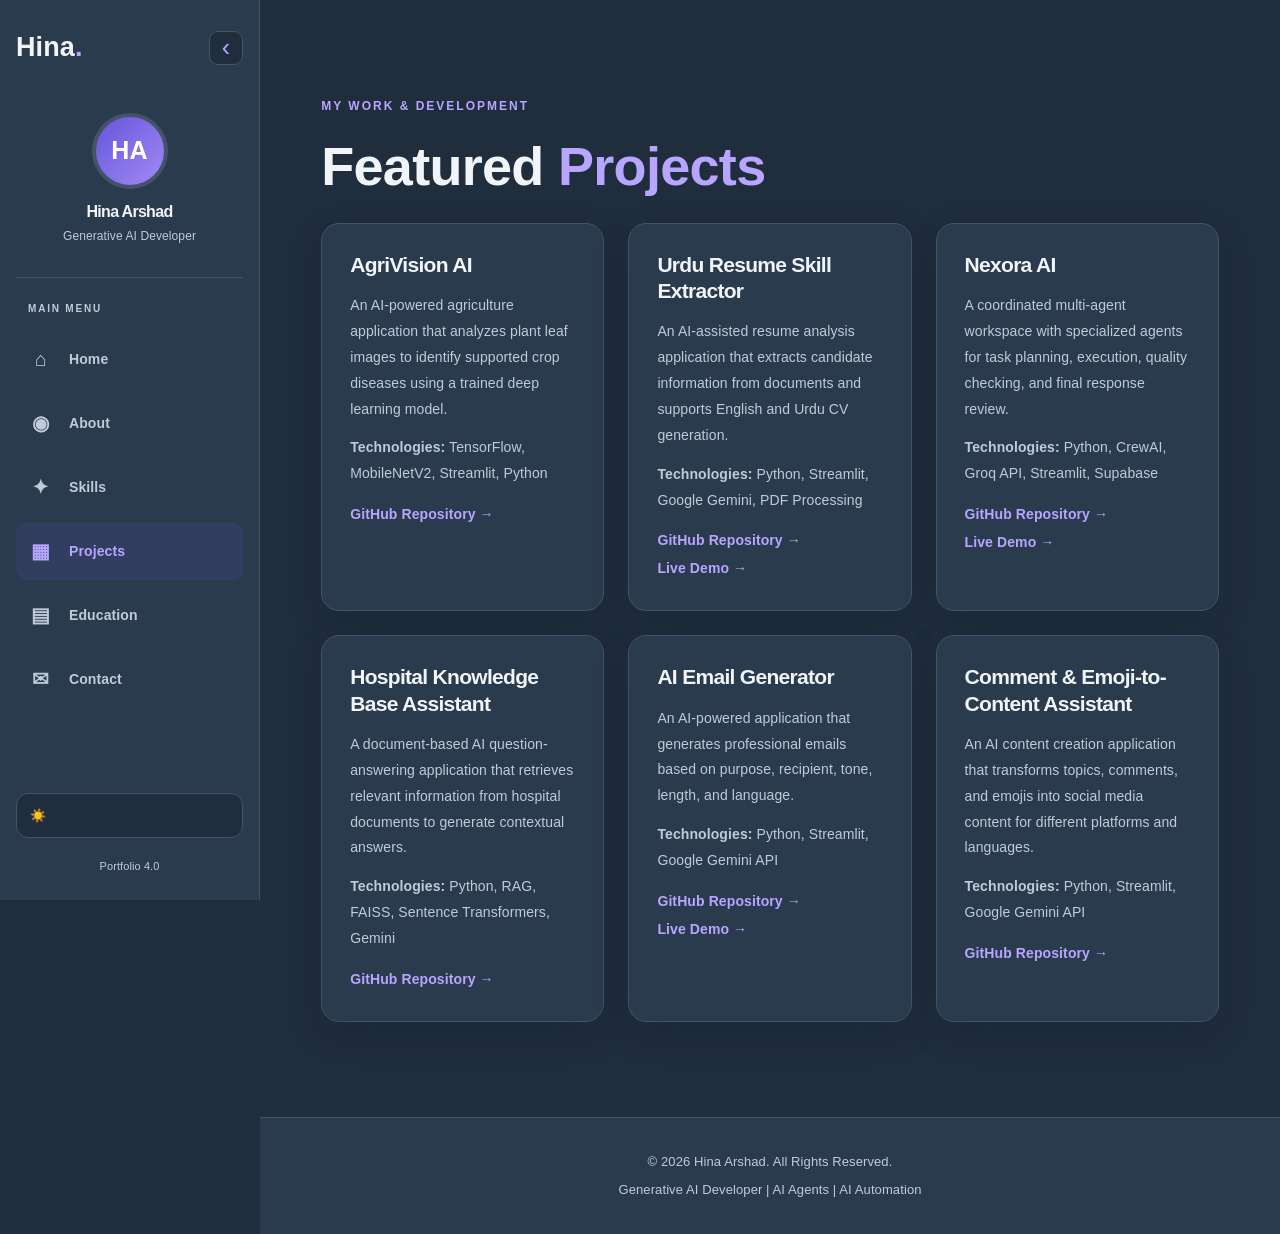
==== projects.html @ 4e36b738 "Add files via upload" ====
<!DOCTYPE html>
<html lang="en">
<head>
    <meta charset="UTF-8">
    <meta name="viewport" content="width=device-width, initial-scale=1.0">
    <title>Projects | Hina Arshad</title>
    <link rel="stylesheet" href="style.css">
    <script src="script.js" defer></script>
</head>
<body>


    <button class="mobile-menu-btn" id="mobileSidebarToggle"
            aria-label="Open sidebar" aria-expanded="false">
        ☰
    </button>

    <div class="sidebar-overlay" id="sidebarOverlay"></div>

    <aside class="sidebar" id="portfolioSidebar">

        <div class="sidebar-header">
            <a href="index.html" class="sidebar-logo">
                Hina<span>.</span>
            </a>

            <button class="sidebar-toggle" id="sidebarToggle"
                    aria-label="Collapse sidebar" aria-expanded="true">
                ‹
            </button>
        </div>

        <div class="sidebar-profile">
            <div class="profile-avatar">HA</div>
            <h3>Hina Arshad</h3>
            <p>Generative AI Developer</p>
        </div>

        <div class="sidebar-divider"></div>

        <p class="sidebar-heading">MAIN MENU</p>

        <nav class="sidebar-nav">
            
            <a href="index.html" class="sidebar-link ">
                <span class="sidebar-icon">⌂</span>
                <span class="sidebar-label">Home</span>
            </a>
        
            <a href="about.html" class="sidebar-link ">
                <span class="sidebar-icon">◉</span>
                <span class="sidebar-label">About</span>
            </a>
        
            <a href="skills.html" class="sidebar-link ">
                <span class="sidebar-icon">✦</span>
                <span class="sidebar-label">Skills</span>
            </a>
        
            <a href="projects.html" class="sidebar-link active">
                <span class="sidebar-icon">▦</span>
                <span class="sidebar-label">Projects</span>
            </a>
        
            <a href="education.html" class="sidebar-link ">
                <span class="sidebar-icon">▤</span>
                <span class="sidebar-label">Education</span>
            </a>
        
            <a href="contact.html" class="sidebar-link ">
                <span class="sidebar-icon">✉</span>
                <span class="sidebar-label">Contact</span>
            </a>
        
        </nav>

        <div class="sidebar-bottom">
            <button class="theme-btn" id="themeToggle"
                    aria-label="Change theme">
                ☀️ / 🌙
                <span class="sidebar-label">Change Theme</span>
            </button>

            <p class="sidebar-caption">Portfolio 4.0</p>
        </div>

    </aside>
    

<main>

<section class="page-section">
    <div class="container">
        <p class="subtitle">MY WORK & DEVELOPMENT</p>
        <h1>Featured <span>Projects</span></h1>

        <div class="grid">

            <div class="card">
                <h2>AgriVision AI</h2>
                <p>
                    An AI-powered agriculture application that analyzes
                    plant leaf images to identify supported crop diseases
                    using a trained deep learning model.
                </p>
                <p><strong>Technologies:</strong> TensorFlow, MobileNetV2, Streamlit, Python</p>
                <a href="https://github.com/hinaarshad302/agrivision-ai" target="_blank">GitHub Repository →</a>
            </div>

            <div class="card">
                <h2>Urdu Resume Skill Extractor</h2>
                <p>
                    An AI-assisted resume analysis application that
                    extracts candidate information from documents and
                    supports English and Urdu CV generation.
                </p>
                <p><strong>Technologies:</strong> Python, Streamlit, Google Gemini, PDF Processing</p>
                <a href="https://github.com/hinaarshad302/urdu-resume-skill-extractor" target="_blank">GitHub Repository →</a>
                <br>
                <a href="https://urdu-resume-skill-extractor-3vjtecyvnp6rgfuqgf7t8w.streamlit.app/" target="_blank">Live Demo →</a>
            </div>

            <div class="card">
                <h2>Nexora AI</h2>
                <p>
                    A coordinated multi-agent workspace with specialized
                    agents for task planning, execution, quality checking,
                    and final response review.
                </p>
                <p><strong>Technologies:</strong> Python, CrewAI, Groq API, Streamlit, Supabase</p>
                <a href="https://github.com/hinaarshad302/parallel-multi-agent-system" target="_blank">GitHub Repository →</a>
                <br>
                <a href="https://parallel-multi-agent-system-kijnmteevpxi38tvdrrafi.streamlit.app/" target="_blank">Live Demo →</a>
            </div>

            <div class="card">
                <h2>Hospital Knowledge Base Assistant</h2>
                <p>
                    A document-based AI question-answering application
                    that retrieves relevant information from hospital
                    documents to generate contextual answers.
                </p>
                <p><strong>Technologies:</strong> Python, RAG, FAISS, Sentence Transformers, Gemini</p>
                <a href="https://github.com/hinaarshad302/hospital-knowledge-base-assistant" target="_blank">GitHub Repository →</a>
            </div>

            <div class="card">
                <h2>AI Email Generator</h2>
                <p>
                    An AI-powered application that generates professional
                    emails based on purpose, recipient, tone, length,
                    and language.
                </p>
                <p><strong>Technologies:</strong> Python, Streamlit, Google Gemini API</p>
                <a href="https://github.com/hinaarshad302/ai-email-generator" target="_blank">GitHub Repository →</a>
                <br>
                <a href="https://ai-email-generator-dn98jmhosvrclnsufzgzha.streamlit.app/" target="_blank">Live Demo →</a>
            </div>

            <div class="card">
                <h2>Comment & Emoji-to-Content Assistant</h2>
                <p>
                    An AI content creation application that transforms
                    topics, comments, and emojis into social media content
                    for different platforms and languages.
                </p>
                <p><strong>Technologies:</strong> Python, Streamlit, Google Gemini API</p>
                <a href="https://github.com/hinaarshad302/Comment-Content-Assistant" target="_blank">GitHub Repository →</a>
            </div>

        </div>
    </div>
</section>

</main>

<footer class="footer">
    <div class="container">
        <p>© 2026 Hina Arshad. All Rights Reserved.</p>
        <p>Generative AI Developer | AI Agents | AI Automation</p>
    </div>
</footer>

</body>
</html>
---- style.css ----
/* ==============================
   HINA ARSHAD - PORTFOLIO 4.0
   PROFESSIONAL DESIGN SYSTEM
============================== */

:root {
    --bg: #f7f7fc;
    --surface: #ffffff;
    --text: #20213a;
    --muted: #73758c;
    --accent: #7957e8;
    --accent2: #a18af5;
    --border: #e8e7f0;
    --shadow: 0 10px 35px rgba(35, 25, 75, 0.08);
}


[data-theme="dark"] {
    --bg: #263445;
    --surface: #34465b;
    --text: #f5f7fb;
    --muted: #c0cad8;
    --accent: #b39aff;
    --accent2: #d0c1ff;
    --border: #506178;
    --shadow: 0 10px 35px rgba(0, 0, 0, 0.18);
}

* {
    margin: 0;
    padding: 0;
    box-sizing: border-box;
}

html {
    scroll-behavior: smooth;
}

body {
    font-family: 'Segoe UI', Arial, sans-serif;
    background: var(--bg);
    color: var(--text);
    line-height: 1.7;
    transition: background 0.3s, color 0.3s;
}

a {
    color: inherit;
    text-decoration: none;
}

.container {
    width: min(1120px, 90%);
    margin: auto;
}

/* NAVIGATION */

header {
    position: sticky;
    top: 0;
    z-index: 1000;
    background: var(--surface);
    border-bottom: 1px solid var(--border);
    box-shadow: var(--shadow);
}

.navbar {
    min-height: 76px;
    display: flex;
    align-items: center;
    justify-content: space-between;
    gap: 20px;
}

.logo {
    font-size: 23px;
    font-weight: 800;
    color: var(--accent);
}

.nav-links {
    display: flex;
    align-items: center;
    gap: 25px;
    list-style: none;
}

.nav-links a {
    color: var(--muted);
    font-size: 14px;
    font-weight: 600;
    transition: color 0.2s;
}

.nav-links a:hover,
.nav-links a.active {
    color: var(--accent);
}

.nav-actions {
    display: flex;
    align-items: center;
    gap: 12px;
}

.theme-btn,
.menu-btn {
    background: var(--bg);
    color: var(--text);
    border: 1px solid var(--border);
    border-radius: 10px;
    padding: 9px 12px;
    cursor: pointer;
    font-size: 17px;
}

.menu-btn {
    display: none;
}

/* GENERAL SECTIONS */

main {
    min-height: 75vh;
}

.page-section {
    padding: 85px 0;
}

.section-heading {
    font-size: clamp(28px, 4vw, 42px);
    margin-bottom: 15px;
}

.section-subtitle {
    color: var(--muted);
    max-width: 680px;
    margin-bottom: 35px;
}

.accent {
    color: var(--accent);
}

/* HERO */

.hero {
    min-height: 78vh;
    display: flex;
    align-items: center;
}

.hero-content {
    max-width: 760px;
}

.hero-tag {
    display: inline-block;
    color: var(--accent);
    background: rgba(121, 87, 232, 0.12);
    border-radius: 30px;
    padding: 7px 16px;
    font-size: 14px;
    font-weight: 700;
    margin-bottom: 22px;
}

.hero h1 {
    font-size: clamp(38px, 6vw, 66px);
    line-height: 1.15;
    margin-bottom: 20px;
}

.hero p {
    color: var(--muted);
    font-size: 17px;
    max-width: 650px;
    margin-bottom: 28px;
}

/* BUTTONS */

.btn {
    display: inline-block;
    padding: 12px 22px;
    border-radius: 10px;
    font-weight: 700;
    margin: 5px 8px 5px 0;
    transition: 0.2s;
}

.btn-primary {
    background: var(--accent);
    color: #ffffff;
}

.btn-primary:hover {
    opacity: 0.85;
    transform: translateY(-2px);
}

.btn-outline {
    border: 1px solid var(--accent);
    color: var(--accent);
}

/* CARDS AND GRIDS */

.grid {
    display: grid;
    grid-template-columns: repeat(3, minmax(0, 1fr));
    gap: 22px;
}

.card {
    background: var(--surface);
    border: 1px solid var(--border);
    border-radius: 17px;
    padding: 25px;
    box-shadow: var(--shadow);
    transition: transform 0.25s, border-color 0.25s;
}

.card:hover {
    transform: translateY(-5px);
    border-color: var(--accent);
}

.card h3 {
    margin-bottom: 12px;
}

.card p {
    color: var(--muted);
}

.card-links {
    margin-top: 18px;
    display: flex;
    gap: 15px;
    flex-wrap: wrap;
}

.card-links a {
    color: var(--accent);
    font-size: 14px;
    font-weight: 700;
}

/* SKILL TAGS */

.skill-list {
    display: flex;
    flex-wrap: wrap;
    gap: 12px;
}

.skill-tag {
    padding: 10px 17px;
    background: var(--surface);
    border: 1px solid var(--border);
    border-radius: 10px;
    color: var(--text);
    font-weight: 600;
}

/* FOOTER */

footer {
    padding: 25px 0;
    text-align: center;
    color: var(--muted);
    background: var(--surface);
    border-top: 1px solid var(--border);
    font-size: 14px;
}

/* RESPONSIVE */

@media (max-width: 850px) {
    .nav-links {
        display: none;
        position: absolute;
        top: 76px;
        left: 0;
        width: 100%;
        padding: 22px 5%;
        background: var(--surface);
        border-bottom: 1px solid var(--border);
        flex-direction: column;
        align-items: flex-start;
        gap: 18px;
    }

    .nav-links.show {
        display: flex;
    }

    .menu-btn {
        display: inline-block;
    }

    .grid {
        grid-template-columns: repeat(2, minmax(0, 1fr));
    }
}

@media (max-width: 550px) {
    .grid {
        grid-template-columns: 1fr;
    }

    .page-section {
        padding: 60px 0;
    }

    .hero {
        min-height: 70vh;
    }
}



/* ==========================================
   PORTFOLIO 4.0 — PREMIUM DESIGN UPGRADE
========================================== */

/* LIGHT THEME */
:root {
    --bg: #f5f7fb;
    --surface: #ffffff;
    --text: #172438;
    --muted: #65738a;
    --accent: #6655d9;
    --accent2: #8b7bea;
    --border: #e2e7f0;
    --shadow: 0 12px 35px rgba(25, 40, 65, 0.07);
}

/* MIDNIGHT SLATE DARK THEME */
[data-theme="dark"] {
    --bg: #202d3d;
    --surface: #2b3b4e;
    --text: #f1f5fa;
    --muted: #c0cbd8;
    --accent: #b7a5ff;
    --accent2: #d0c4ff;
    --border: #43546a;
    --shadow: 0 12px 35px rgba(8, 16, 28, 0.16);
}

/* GLOBAL TYPOGRAPHY */
* {
    box-sizing: border-box;
}

html {
    scroll-behavior: smooth;
}

body {
    font-family: Inter, "Segoe UI", Arial, sans-serif;
    background: var(--bg);
    color: var(--text);
    line-height: 1.75;
    letter-spacing: 0.1px;
    transition: background 0.3s ease, color 0.3s ease;
}

h1, h2, h3 {
    color: var(--text);
    line-height: 1.25;
    letter-spacing: -0.7px;
}

h1 {
    font-size: clamp(36px, 5vw, 54px);
    font-weight: 800;
    margin-bottom: 22px;
}

h2 {
    font-size: 23px;
    font-weight: 700;
    margin-bottom: 15px;
}

p {
    line-height: 1.85;
}

a {
    transition: color 0.2s ease, opacity 0.2s ease;
}

/* NAVIGATION */
.navbar {
    display: block;
    min-height: auto;
    background: var(--surface);
    border-bottom: 1px solid var(--border);
    box-shadow: 0 3px 18px rgba(20, 35, 55, 0.04);
    backdrop-filter: blur(14px);
}

.nav-content {
    min-height: 78px;
    display: flex;
    align-items: center;
    justify-content: space-between;
    gap: 22px;
}

.logo {
    font-size: 25px;
    font-weight: 800;
    letter-spacing: -1px;
    color: var(--text);
}

.logo span {
    color: var(--accent);
}

.nav-links {
    display: flex;
    align-items: center;
    gap: 28px;
}

.nav-links a {
    color: var(--muted);
    font-size: 14px;
    font-weight: 600;
    padding: 8px 0;
}

.nav-links a:hover,
.nav-links a.active {
    color: var(--accent);
}

.theme-btn,
.menu-btn {
    border: 1px solid var(--border);
    background: var(--bg);
    color: var(--text);
    border-radius: 12px;
    padding: 10px 14px;
    cursor: pointer;
    transition: 0.2s ease;
}

.theme-btn:hover,
.menu-btn:hover {
    border-color: var(--accent);
    transform: translateY(-2px);
}

/* PAGE SECTIONS */
.page-section {
    padding: 95px 0;
}

.subtitle {
    color: var(--accent);
    font-size: 12px;
    font-weight: 800;
    letter-spacing: 2px;
    text-transform: uppercase;
    margin-bottom: 16px;
}

h1 span,
h2 span {
    color: var(--accent);
}

/* HOME HERO */
.hero {
    min-height: 76vh;
    display: flex;
    align-items: center;
}

.hero-content {
    max-width: 790px;
}

.hero h1 {
    margin-bottom: 14px;
}

.hero h2 {
    color: var(--accent);
    font-size: clamp(21px, 3vw, 28px);
    margin-bottom: 25px;
}

.hero p {
    color: var(--muted);
    font-size: 16px;
    max-width: 700px;
    margin-bottom: 18px;
}

.hero-buttons {
    display: flex;
    flex-wrap: wrap;
    gap: 12px;
    margin-top: 28px;
}

/* BUTTONS */
.btn {
    display: inline-flex;
    align-items: center;
    justify-content: center;
    min-height: 47px;
    padding: 12px 23px;
    border-radius: 11px;
    background: var(--accent);
    color: #ffffff;
    font-size: 14px;
    font-weight: 700;
    border: 1px solid var(--accent);
    transition: transform 0.2s ease, box-shadow 0.2s ease;
}

.btn:hover {
    transform: translateY(-3px);
    box-shadow: 0 8px 22px rgba(102, 85, 217, 0.2);
}

.btn-outline {
    background: transparent;
    color: var(--accent);
    border: 1px solid var(--accent);
}

/* CONTENT CARDS */
.grid {
    display: grid;
    grid-template-columns: repeat(3, minmax(0, 1fr));
    gap: 24px;
}

.card {
    background: var(--surface);
    border: 1px solid var(--border);
    border-radius: 18px;
    padding: 28px;
    box-shadow: var(--shadow);
    transition: transform 0.25s ease, border-color 0.25s ease;
}

.card:hover {
    transform: translateY(-5px);
    border-color: var(--accent);
}

.card h2 {
    font-size: 21px;
    margin-bottom: 15px;
}

.card h3 {
    font-size: 17px;
    margin-bottom: 10px;
}

.card p {
    color: var(--muted);
    font-size: 14px;
    margin-bottom: 13px;
}

.card a {
    color: var(--accent);
    font-size: 14px;
    font-weight: 700;
}

.card a:hover {
    opacity: 0.75;
}

/* SKILLS */
.skill-list {
    display: flex;
    flex-wrap: wrap;
    gap: 10px;
}

.skill-list span {
    display: inline-block;
    background: var(--bg);
    border: 1px solid var(--border);
    border-radius: 9px;
    padding: 8px 13px;
    color: var(--text);
    font-size: 13px;
    font-weight: 600;
}

/* FOOTER */
.footer,
footer {
    background: var(--surface);
    border-top: 1px solid var(--border);
    color: var(--muted);
    text-align: center;
    padding: 28px 0;
    font-size: 13px;
}

.footer p,
footer p {
    margin: 4px 0;
    color: var(--muted);
}

/* RESPONSIVE DESIGN */
@media (max-width: 850px) {
    .nav-content {
        flex-wrap: wrap;
    }

    .nav-links {
        gap: 18px;
    }

    .grid {
        grid-template-columns: repeat(2, minmax(0, 1fr));
    }
}

@media (max-width: 550px) {
    .nav-content {
        min-height: 70px;
    }

    .nav-links {
        top: 70px;
        gap: 15px;
    }

    .page-section {
        padding: 65px 0;
    }

    .hero {
        min-height: 68vh;
    }

    .grid {
        grid-template-columns: 1fr;
    }

    .card {
        padding: 22px;
    }

    .hero p {
        font-size: 15px;
    }
}




/* ==========================================
   PORTFOLIO 4.0 - FIXED SIDEBAR DESIGN
========================================== */

:root {
    --sidebar-width: 260px;
    --sidebar-collapsed-width: 82px;
}

/* FIXED SIDEBAR */

.sidebar {
    position: fixed;
    top: 0;
    left: 0;
    width: var(--sidebar-width);
    height: 100vh;
    z-index: 2000;
    background: var(--surface);
    border-right: 1px solid var(--border);
    display: flex;
    flex-direction: column;
    padding: 24px 16px;
    transition: width 0.3s ease, transform 0.3s ease;
    overflow-x: hidden;
    overflow-y: auto;
}

/* SIDEBAR HEADER */

.sidebar-header {
    display: flex;
    align-items: center;
    justify-content: space-between;
    min-height: 42px;
    margin-bottom: 32px;
}

.sidebar-logo {
    font-size: 27px;
    font-weight: 800;
    color: var(--text);
    white-space: nowrap;
}

.sidebar-logo span {
    color: var(--accent);
}

.sidebar-toggle {
    width: 34px;
    height: 34px;
    flex-shrink: 0;
    border: 1px solid var(--border);
    background: var(--bg);
    color: var(--accent);
    border-radius: 9px;
    font-size: 25px;
    cursor: pointer;
}

/* PROFILE */

.sidebar-profile {
    text-align: center;
    padding: 10px 5px 25px;
}

.profile-avatar {
    width: 76px;
    height: 76px;
    border-radius: 50%;
    margin: 0 auto 13px;
    display: flex;
    align-items: center;
    justify-content: center;
    background: linear-gradient(135deg, #6655d9, #a18af5);
    color: white;
    font-size: 25px;
    font-weight: 800;
    border: 4px solid var(--border);
}

.sidebar-profile h3 {
    font-size: 16px;
    margin-bottom: 3px;
}

.sidebar-profile p {
    font-size: 12px;
    color: var(--muted);
}

/* DIVIDER AND HEADING */

.sidebar-divider {
    height: 1px;
    background: var(--border);
    margin: 5px 0 22px;
}

.sidebar-heading {
    color: var(--muted);
    font-size: 10px;
    font-weight: 800;
    letter-spacing: 1.8px;
    padding: 0 12px;
    margin-bottom: 12px;
}

/* NAVIGATION LINKS */

.sidebar-nav {
    display: flex;
    flex-direction: column;
    gap: 7px;
}

.sidebar-link {
    display: flex;
    align-items: center;
    gap: 16px;
    min-height: 48px;
    padding: 11px 13px;
    border-radius: 11px;
    color: var(--muted);
    font-size: 14px;
    font-weight: 600;
    white-space: nowrap;
    transition: 0.2s ease;
}

.sidebar-link:hover {
    background: var(--bg);
    color: var(--accent);
}

.sidebar-link.active {
    background: rgba(102, 85, 217, 0.13);
    color: var(--accent);
    font-weight: 700;
}

.sidebar-icon {
    width: 24px;
    flex-shrink: 0;
    text-align: center;
    font-size: 20px;
}

/* SIDEBAR BOTTOM */

.sidebar-bottom {
    margin-top: auto;
    padding-top: 25px;
}

.sidebar-bottom .theme-btn {
    display: flex;
    align-items: center;
    justify-content: flex-start;
    gap: 12px;
    width: 100%;
    min-height: 45px;
    padding: 10px 13px;
    font-size: 13px;
}

.sidebar-caption {
    color: var(--muted);
    font-size: 11px;
    text-align: center;
    margin-top: 18px;
}

/* DESKTOP CONTENT POSITION */

main,
.footer,
footer {
    margin-left: var(--sidebar-width);
    transition: margin-left 0.3s ease;
}

.container {
    width: min(1120px, 88%);
}

/* COLLAPSED SIDEBAR */

body.sidebar-collapsed .sidebar {
    width: var(--sidebar-collapsed-width);
    padding-left: 12px;
    padding-right: 12px;
}

body.sidebar-collapsed main,
body.sidebar-collapsed .footer,
body.sidebar-collapsed footer {
    margin-left: var(--sidebar-collapsed-width);
}

body.sidebar-collapsed .sidebar-header {
    justify-content: center;
}

body.sidebar-collapsed .sidebar-logo,
body.sidebar-collapsed .sidebar-profile h3,
body.sidebar-collapsed .sidebar-profile p,
body.sidebar-collapsed .sidebar-heading,
body.sidebar-collapsed .sidebar-label,
body.sidebar-collapsed .sidebar-caption {
    display: none;
}

body.sidebar-collapsed .sidebar-profile {
    padding-top: 5px;
}

body.sidebar-collapsed .profile-avatar {
    width: 48px;
    height: 48px;
    font-size: 16px;
}

body.sidebar-collapsed .sidebar-link {
    justify-content: center;
    padding: 11px 5px;
}

body.sidebar-collapsed .sidebar-icon {
    font-size: 21px;
}

body.sidebar-collapsed .sidebar-bottom .theme-btn {
    justify-content: center;
    padding: 10px 5px;
}

body.sidebar-collapsed .sidebar-toggle {
    transform: rotate(180deg);
}

/* MOBILE MENU BUTTON AND OVERLAY */

.mobile-menu-btn {
    display: none;
}

.sidebar-overlay {
    display: none;
}

/* MOBILE RESPONSIVE SIDEBAR */

@media (max-width: 768px) {

    .sidebar {
        width: min(285px, 82vw);
        transform: translateX(-100%);
        padding: 22px 16px;
        box-shadow: var(--shadow);
    }

    body.mobile-sidebar-open .sidebar {
        transform: translateX(0);
    }

    body.sidebar-collapsed .sidebar {
        width: min(285px, 82vw);
    }

    body.sidebar-collapsed .sidebar-logo,
    body.sidebar-collapsed .sidebar-profile h3,
    body.sidebar-collapsed .sidebar-profile p,
    body.sidebar-collapsed .sidebar-heading,
    body.sidebar-collapsed .sidebar-label,
    body.sidebar-collapsed .sidebar-caption {
        display: initial;
    }

    body.sidebar-collapsed .sidebar-profile h3 {
        display: block;
    }

    body.sidebar-collapsed .sidebar-profile p {
        display: block;
    }

    body.sidebar-collapsed .sidebar-logo {
        display: inline;
    }

    body.sidebar-collapsed .sidebar-heading {
        display: block;
    }

    body.sidebar-collapsed .sidebar-caption {
        display: block;
    }

    body.sidebar-collapsed .sidebar-profile {
        padding: 10px 5px 25px;
    }

    body.sidebar-collapsed .profile-avatar {
        width: 76px;
        height: 76px;
        font-size: 25px;
    }

    body.sidebar-collapsed .sidebar-header {
        justify-content: space-between;
    }

    body.sidebar-collapsed .sidebar-link {
        justify-content: flex-start;
        padding: 11px 13px;
    }

    body.sidebar-collapsed .sidebar-bottom .theme-btn {
        justify-content: flex-start;
        padding: 10px 13px;
    }

    main,
    body.sidebar-collapsed main,
    .footer,
    body.sidebar-collapsed .footer,
    footer,
    body.sidebar-collapsed footer {
        margin-left: 0;
    }

    .mobile-menu-btn {
        display: flex;
        position: fixed;
        top: 15px;
        left: 15px;
        z-index: 1500;
        width: 43px;
        height: 43px;
        align-items: center;
        justify-content: center;
        border: 1px solid var(--border);
        border-radius: 11px;
        background: var(--surface);
        color: var(--text);
        font-size: 22px;
        cursor: pointer;
        box-shadow: var(--shadow);
    }

    .sidebar-toggle {
        transform: rotate(180deg);
    }

    body.mobile-sidebar-open .sidebar-toggle {
        transform: rotate(0deg);
    }

    .sidebar-overlay {
        position: fixed;
        inset: 0;
        z-index: 1900;
        background: rgba(8, 15, 28, 0.55);
    }

    body.mobile-sidebar-open .sidebar-overlay {
        display: block;
    }

    .container {
        width: 90%;
    }

    .page-section {
        padding-top: 85px;
    }
}

@media (max-width: 480px) {

    .container {
        width: 90%;
    }

    .page-section {
        padding-top: 75px;
        padding-bottom: 45px;
    }

    .hero h1 {
        font-size: 35px;
    }

    .hero h2 {
        font-size: 21px;
    }

    .hero p {
        font-size: 14px;
    }

    .hero-buttons {
        flex-direction: column;
        align-items: stretch;
    }

    .hero-buttons .btn {
        width: 100%;
        text-align: center;
    }
}
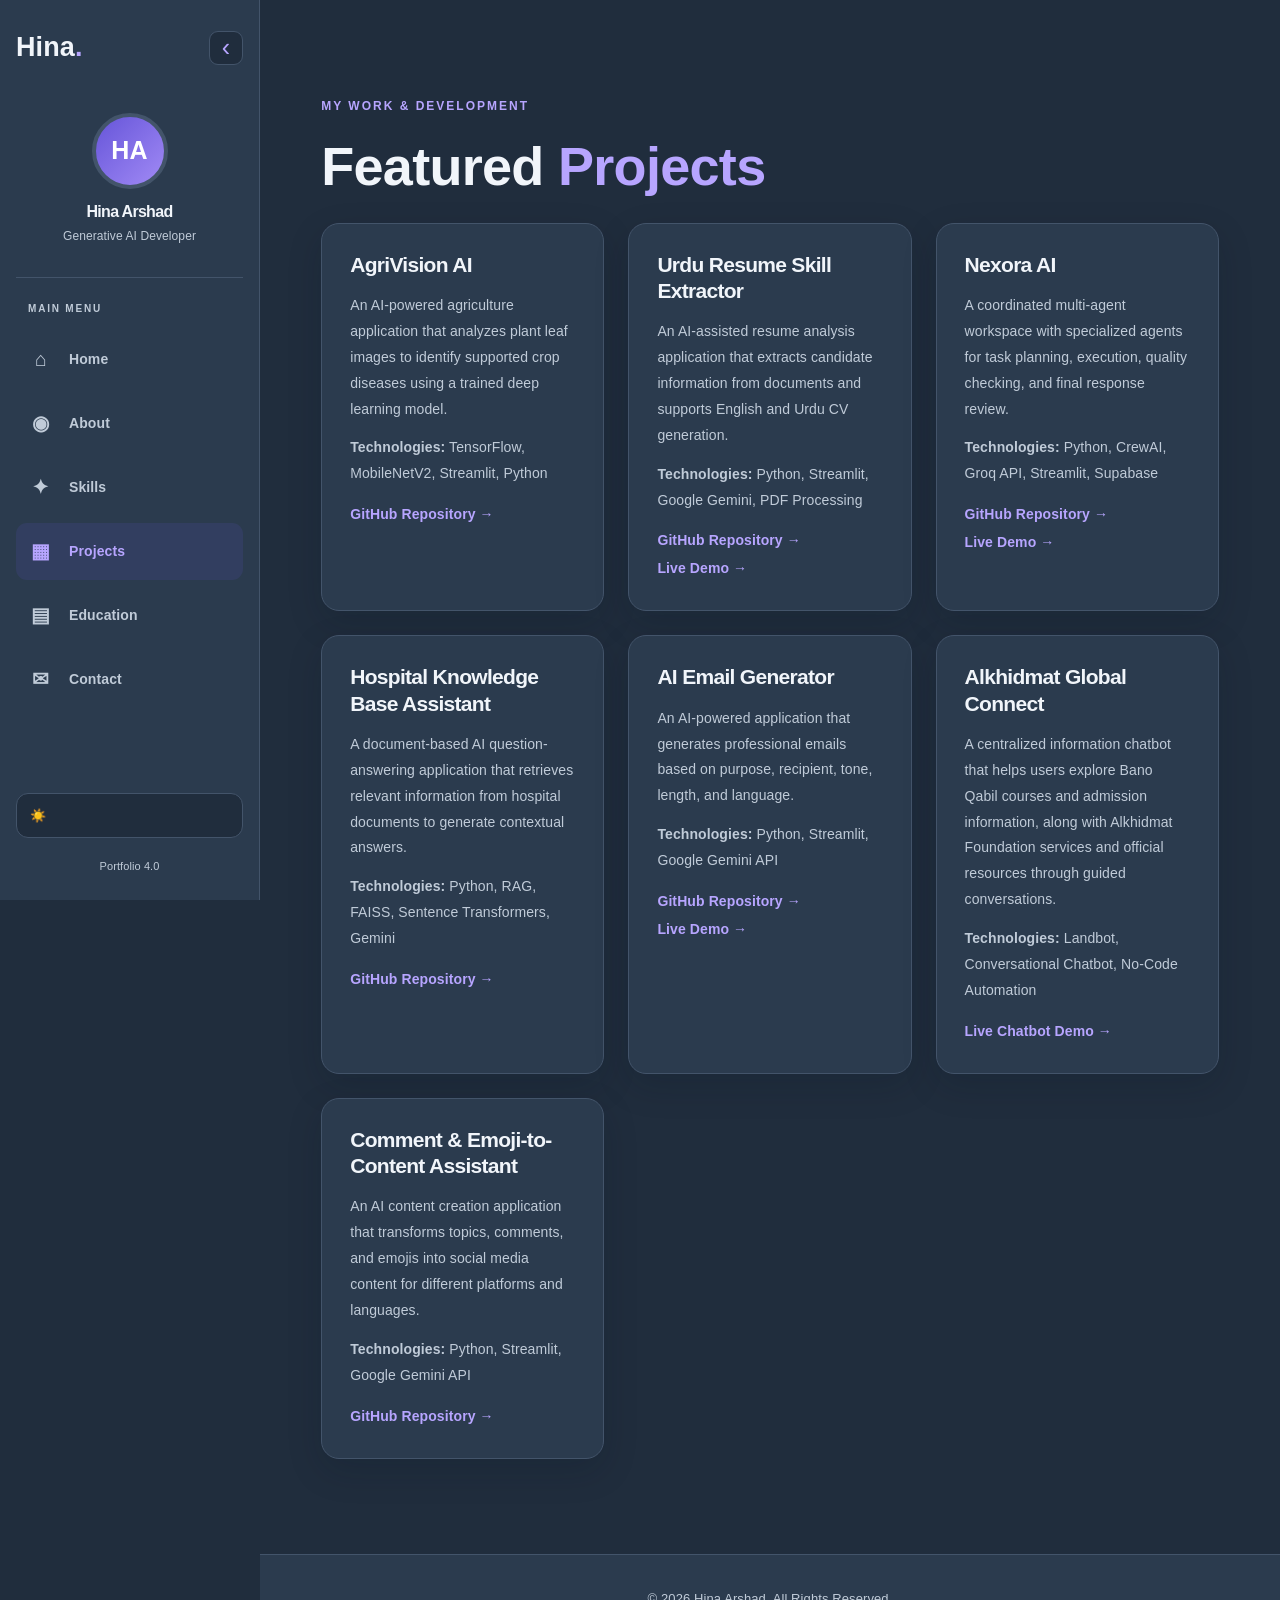
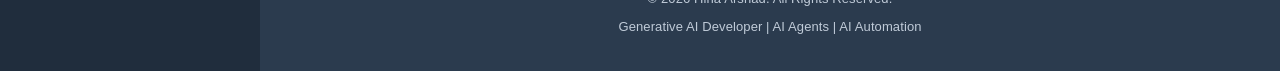
==== commit 85edcef4: "Add Alkhidmat Global Connect chatbot to projects" ====
--- a/projects.html
+++ b/projects.html
@@ -158,6 +158,18 @@
             </div>
 
             <div class="card">
+                <h2>Alkhidmat Global Connect</h2>
+                <p>
+                    A centralized information chatbot that helps users
+                    explore Bano Qabil courses and admission information,
+                    along with Alkhidmat Foundation services and official
+                    resources through guided conversations.
+                </p>
+                <p><strong>Technologies:</strong> Landbot, Conversational Chatbot, No-Code Automation</p>
+                <a href="https://landbot.online/v3/H-3553311-EBYPZL82C8IJ0PBX/index.html" target="_blank" rel="noopener noreferrer">Live Chatbot Demo →</a>
+            </div>
+
+            <div class="card">
                 <h2>Comment & Emoji-to-Content Assistant</h2>
                 <p>
                     An AI content creation application that transforms
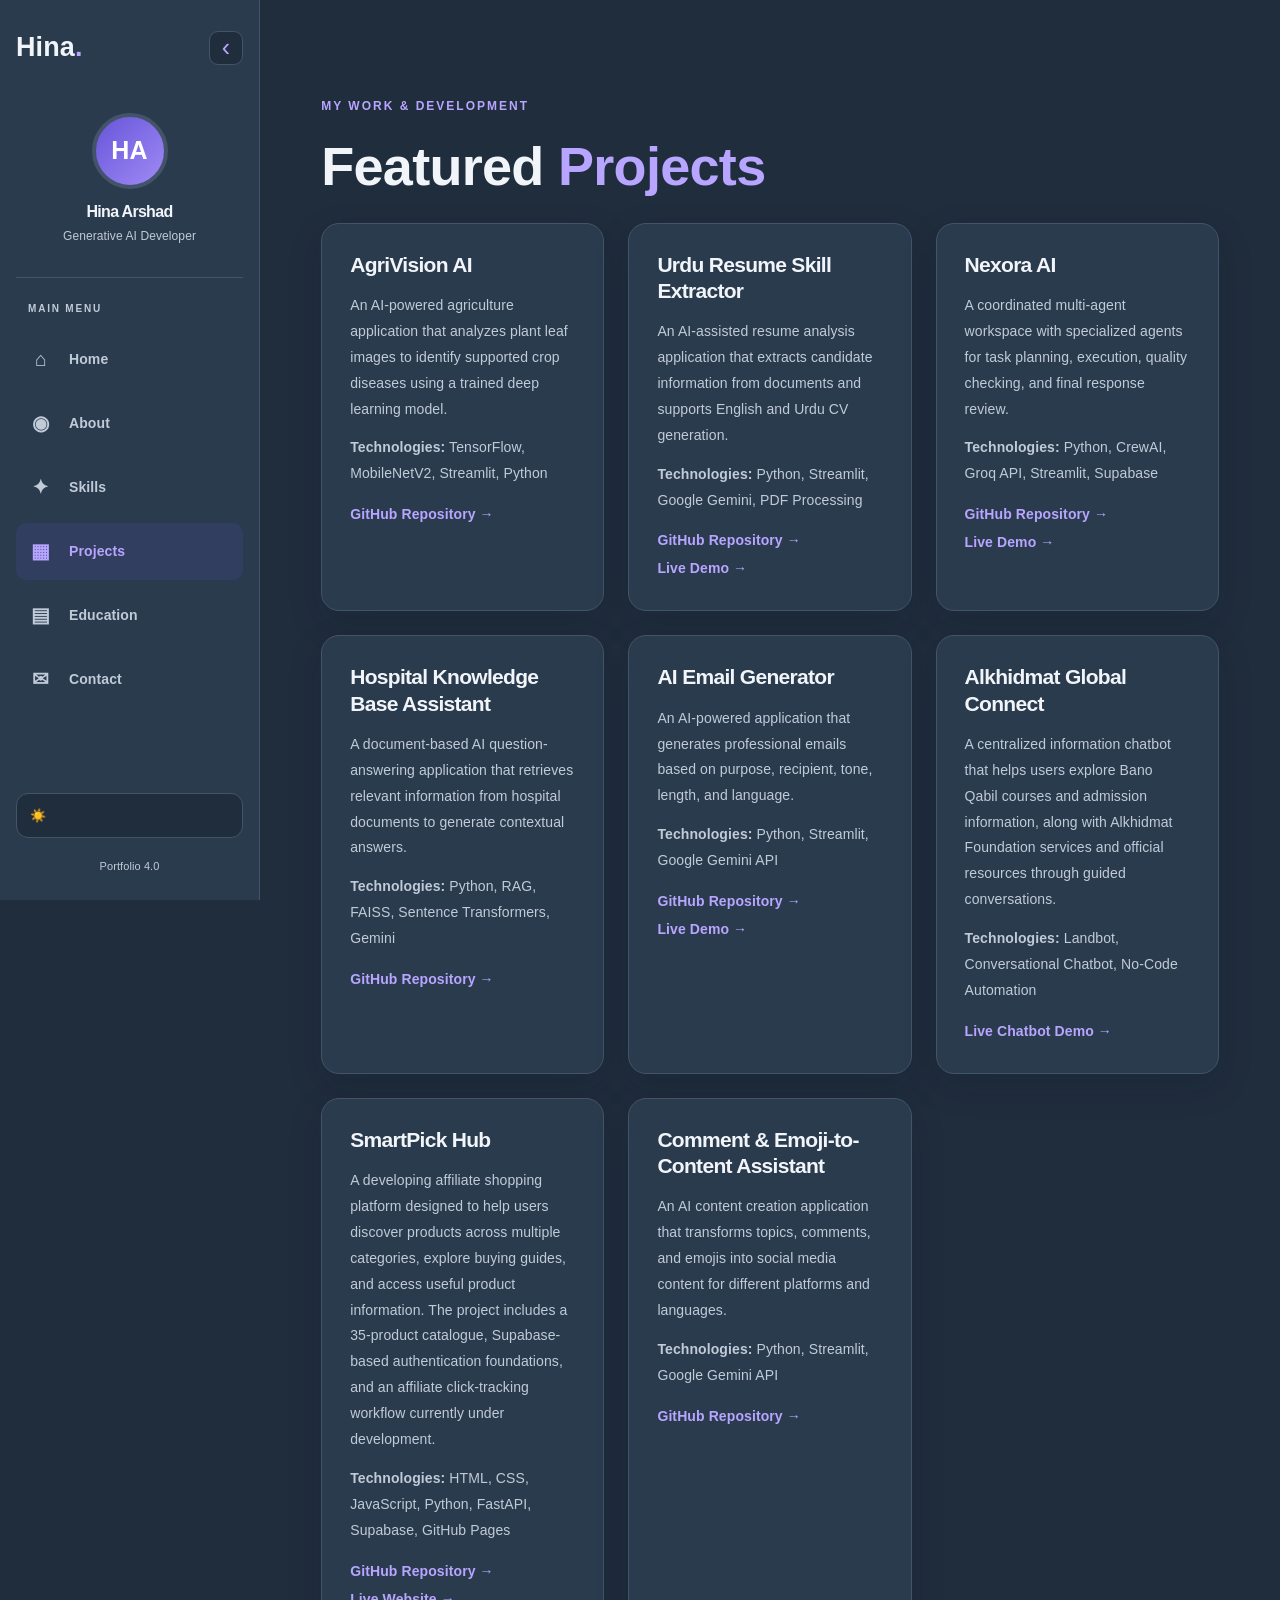
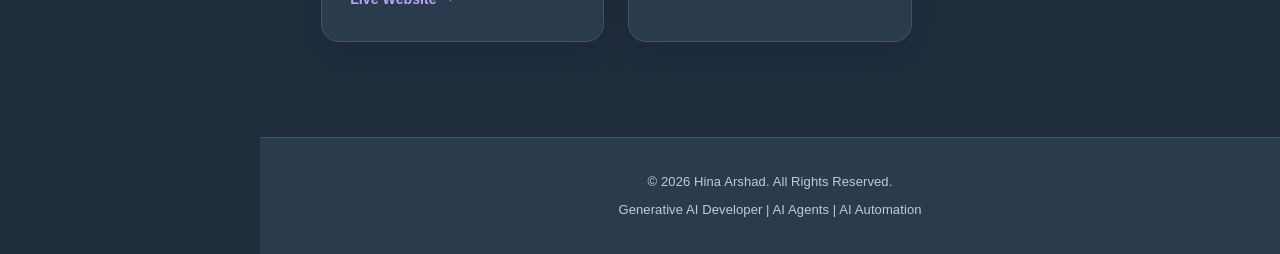
==== commit d743741b: "Add SmartPick Hub to portfolio projects" ====
--- a/projects.html
+++ b/projects.html
@@ -170,6 +170,22 @@
             </div>
 
             <div class="card">
+                <h2>SmartPick Hub</h2>
+                <p>
+                    A developing affiliate shopping platform designed to help
+                    users discover products across multiple categories, explore
+                    buying guides, and access useful product information.
+                    The project includes a 35-product catalogue, Supabase-based
+                    authentication foundations, and an affiliate click-tracking
+                    workflow currently under development.
+                </p>
+                <p><strong>Technologies:</strong> HTML, CSS, JavaScript, Python, FastAPI, Supabase, GitHub Pages</p>
+                <a href="https://github.com/hinaarshad302/SmartPick-Hub" target="_blank" rel="noopener noreferrer">GitHub Repository →</a>
+                <br>
+                <a href="https://hinaarshad302.github.io/SmartPick-Hub/" target="_blank" rel="noopener noreferrer">Live Website →</a>
+            </div>
+
+            <div class="card">
                 <h2>Comment & Emoji-to-Content Assistant</h2>
                 <p>
                     An AI content creation application that transforms
